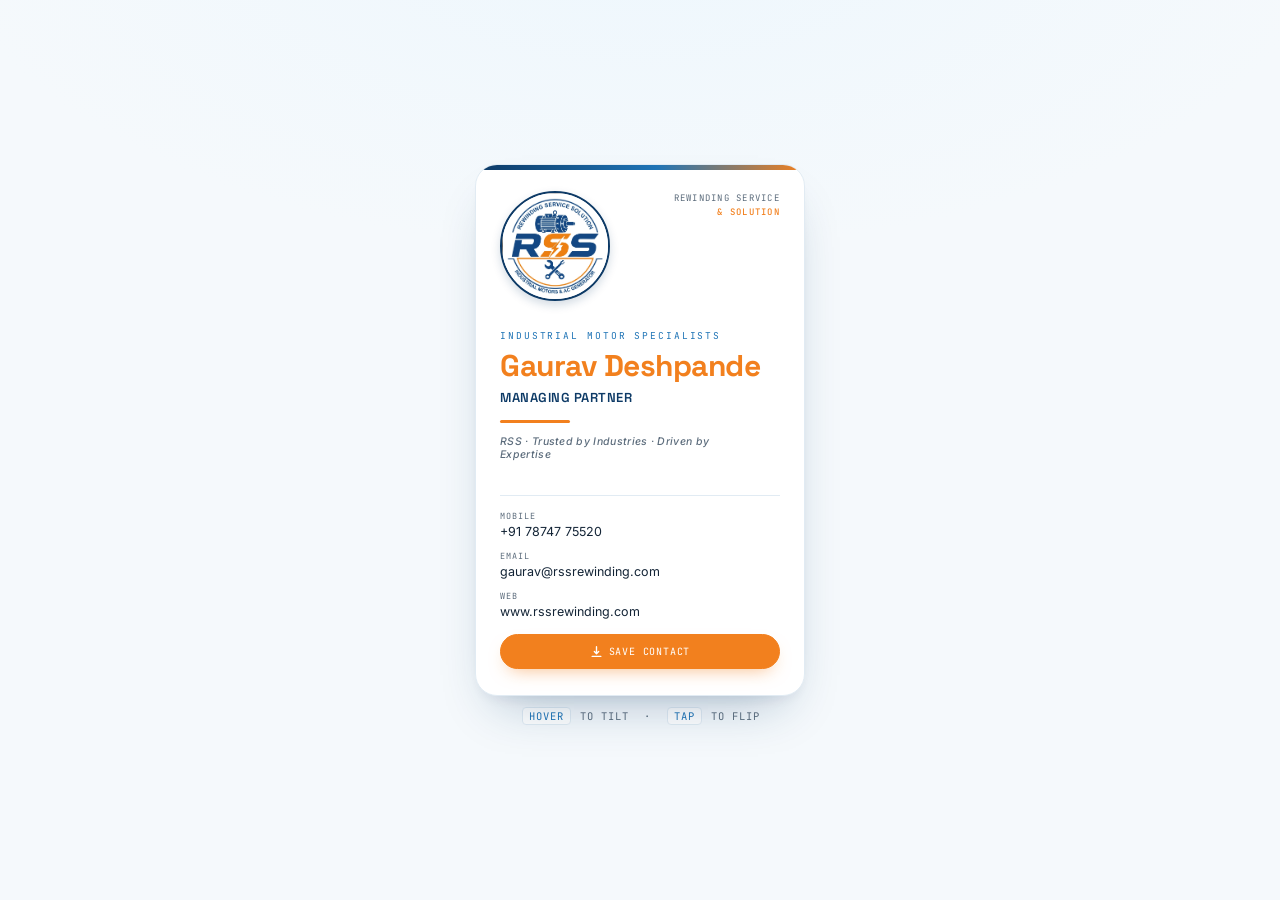
==== Gaurav/index.html @ bc5cca07 "Initial commit" ====
<!doctype html>
<html lang="en">

<head>
    <meta charset="UTF-8" />
    <meta name="viewport" content="width=device-width, initial-scale=1.0, maximum-scale=1" />
    <title>Gaurav Deshpande — RSS Rewinding Service Solution</title>
    <meta name="description" content="Digital business card for Gaurav Deshpande, Managing Partner at RSS Rewinding Service Solution, Vadodara. Industrial motor rewinding, AC generator rewinding, submersible pump rewinding & emergency breakdown service. Call +91 78747 75520." />
    <meta name="keywords" content="RSS Rewinding Service Solution, motor rewinding Vadodara, AC generator rewinding, submersible pump rewinding, Gaurav Deshpande, industrial motor repair Gujarat" />
    <meta name="author" content="RSS Rewinding Service Solution" />
    <meta name="robots" content="index, follow" />

    <!-- Open Graph / WhatsApp, Facebook link preview -->
    <meta property="og:type" content="profile" />
    <meta property="og:title" content="Gaurav Deshpande — Managing Partner, RSS Rewinding Service Solution" />
    <meta property="og:description" content="Industrial motor rewinding specialists in Vadodara. Tap to view contact details and save to your phone." />
    <meta property="og:site_name" content="RSS Rewinding Service & Solution" />

    <!-- Twitter card -->
    <meta name="twitter:card" content="summary" />
    <meta name="twitter:title" content="Gaurav Deshpande — RSS Rewinding Service Solution" />
    <meta name="twitter:description" content="Managing Partner, RSS Rewinding Service Solution. Industrial motor, generator & pump rewinding specialists in Vadodara." />
    <link rel="preconnect" href="https://fonts.googleapis.com" />
    <link rel="preconnect" href="https://fonts.gstatic.com" crossorigin />
    <link
        href="https://fonts.googleapis.com/css2?family=Space+Grotesk:wght@500;600;700&family=Inter:wght@400;500;600;700&family=JetBrains+Mono:wght@400;500&display=swap"
        rel="stylesheet" />
     <!-- This links your styles.css file -->
    <link rel="stylesheet" href="../css/styles.css">
</head>

<body>
    <div class="stage">
        <div class="card-wrap" id="cardWrap" tabindex="0" role="button"
            aria-label="Business card. Press Enter or click to flip." aria-pressed="false">
            <div class="card" id="card">

                <!-- FRONT -->
                <div class="face front">
                  <div class="face-inner">
                    <div class="topbar"></div>
                    <div class="content">
                        <div class="row-top">
                            <div class="logo">
                                <img src="../asset/logo.jpg" alt="RSS Logo">
                            </div>
                            <div class="eyebrow">REWINDING SERVICE<br /><b>&amp; SOLUTION</b></div>
                        </div>

                        <div class="identity-block">
                            <span class="company-tag">Industrial Motor Specialists</span>
                            <h1 class="name">Gaurav Deshpande<span>Managing Partner</span></h1>
                            <div class="title-divider"></div>
                            <p class="role">RSS · Trusted by Industries · Driven by Expertise</p>
                        </div>

                        <div class="spacer"></div>

                        <div>
                            <div class="divider"></div>
                            <div class="contact-grid">
                                <div class="contact-item">
                                    <span class="k">Mobile</span>
                                    <span class="v"><a href="tel:+917874775520">+91 78747 75520</a></span>
                                </div>
                                <div class="contact-item">
                                    <span class="k">Email</span>
                                    <span class="v"><a
                                            href="mailto:gaurav@rssrewinding.com">gaurav@rssrewinding.com</a></span>
                                </div>
                                <div class="contact-item">
                                    <span class="k">Web</span>
                                    <span class="v"><a href="https://www.rssrewinding.com" target="_blank"
                                            rel="noopener">www.rssrewinding.com</a></span>
                                </div>
                                <div class="save-btn-row">
                                    <button class="save-btn" type="button"
                                        onclick="event.stopPropagation(); saveVCard();">
                                        <svg viewBox="0 0 24 24" fill="none" stroke="currentColor" stroke-width="2.5"
                                            stroke-linecap="round" stroke-linejoin="round">
                                            <path d="M12 3v13m0 0l-4-4m4 4l4-4M4 21h16" />
                                        </svg>
                                        Save Contact
                                    </button>
                                </div>
                            </div>
                        </div>
                    </div>
                  </div>
                </div>

                <!-- BACK -->
                <div class="face back">
                  <div class="face-inner">
                    <div class="topbar"></div>
                    <div class="content">
                        <div class="back-head">
                            <div>
                                <div class="company-lockup">RSS<span>Rewinding Service Solution</span></div>
                                <div class="company-sub">Industrial Motor Specialists</div>
                            </div>
                            <div class="back-mark">
                                <img src="../asset/logo.jpg" alt="RSS Logo">
                            </div>
                        </div>

                        <div class="services-block">
                            <p class="services-title">Our Services / Expertise</p>
                            <ul class="services-list">
                                <li>Rewinding &amp; Overhauling of AC Generator/Alternator upto 1500 KVA</li>
                                <li>Servo/DC Motor Rewinding &amp; Repairing</li>
                                <li>All Types of Submersible Pump Rewinding &amp; Overhauling</li>
                                <li>Emergency Breakdown Service</li>
                                <li>24/7 After Service Support</li>
                            </ul>
                        </div>

                        <div class="map-embed">
                            <iframe
                                src="https://www.google.com/maps/embed?pb=!1m18!1m12!1m3!1d3691.5289674523124!2d73.22613171159875!3d22.29582597960497!2m3!1f0!2f0!3f0!3m2!1i1024!2i768!4f13.1!3m3!1m2!1s0x395fc5827a986d63%3A0x74d69cfa0813fa25!2sJay%20Ranchhod%20Complex%2C%20C%2F21%2C%20Society%202%2C%20Aadhar%20Society%2C%20Waghodia%2C%20Vadodara%2C%20Gujarat%20390019!5e0!3m2!1sen!2sin!4v1783432818282!5m2!1sen!2sin"
                                loading="lazy" referrerpolicy="strict-origin-when-cross-origin"
                                title="RSS Rewinding Service Solution location on Google Maps"></iframe>
                        </div>
                        <div class="addr">
                            Jay Ranchod Complex, Post - Manjusar, Taluka - Savli,<br />District Vadodara - 391775
                        </div>

                        <div class="back-foot">
                            <a href="mailto:gaurav@rssrewinding.com">gaurav@rssrewinding.com</a>
                            <span class="tap">TAP TO RETURN</span>
                        </div>
                    </div>
                  </div>
                </div>

            </div>
        </div>

        <p class="hint"><kbd>hover</kbd> to tilt &nbsp;·&nbsp; <kbd>tap</kbd> to flip</p>
    </div>

    <!-- script -->
    <script src="script.js" defer></script>
    
</body>

</html>
---- css/styles.css ----
:root {
  --navy: #0d3a66;
  --navy-deep: #082138;
  --blue: #1f74b6;
  --sky: #bfe4fb;
  --sky-pale: #eef7fd;
  --orange: #f2801e;
  --orange-dim: #f8ad6b;
  --paper: #ffffff;
  --paper-tint: #f5f9fc;
  --ink: #132436;
  --ink-dim: #5c6c7c;
  --line: #e1ebf3;
  --radius: 22px;
}

* {
  box-sizing: border-box;
}

html,
body {
  height: 100%;
}

body {
  margin: 0;
  min-height: 100dvh;
  display: flex;
  flex-direction: column;
  align-items: center;
  justify-content: center;
  gap: 22px;
  background:
    radial-gradient(
      ellipse 90% 60% at 50% -8%,
      var(--sky-pale) 0%,
      var(--paper-tint) 60%
    ),
    var(--paper-tint);
  font-family: "Inter", sans-serif;
  color: var(--ink);
  padding: 36px 18px;
  overflow-x: hidden;
}

.stage {
  position: relative;
  width: 100%;
  max-width: 330px;
  perspective: 1700px;
  -webkit-perspective: 1700px;
}

.card-wrap {
  width: 100%;
  aspect-ratio: 0.62/1;
  max-height: 80vh;
  position: relative;
  transform-style: preserve-3d;
  -webkit-transform-style: preserve-3d;
  cursor: pointer;
  outline: none;
  opacity: 0;
  transform: translateY(24px) scale(0.97);
  animation: riseIn 0.8s cubic-bezier(0.16, 0.9, 0.28, 1) 0.1s forwards;
}

@keyframes riseIn {
  to {
    opacity: 1;
    transform: translateY(0) scale(1);
  }
}

@keyframes fadeIn {
  to {
    opacity: 1;
  }
}

.card {
  position: absolute;
  inset: 0;
  transform-style: preserve-3d;
  -webkit-transform-style: preserve-3d;
  transition: transform 0.15s ease-out;
  will-change: transform;
}

.card.flipping {
  transition: transform 0.7s cubic-bezier(0.4, 0.1, 0.2, 1);
}

/* Outer layer: ONLY handles the 3D transform + backface-visibility.
           iOS Safari fails to hide the back face if border-radius/overflow
           live on the same element as backface-visibility, so those are
           moved to .face-inner below. */
.face {
  position: absolute;
  inset: 0;
  backface-visibility: hidden;
  -webkit-backface-visibility: hidden;
  transform: translateZ(0);
  -webkit-transform: translateZ(0);
}

.face.back {
  transform: rotateY(180deg) translateZ(0);
  -webkit-transform: rotateY(180deg) translateZ(0);
}

/* Inner layer: visual styling only */
.face-inner {
  position: absolute;
  inset: 0;
  border-radius: var(--radius);
  background: var(--paper);
  border: 1px solid var(--line);
  overflow: hidden;
  display: flex;
  flex-direction: column;
  padding: 26px 24px;
  box-shadow:
    0 26px 50px -22px rgba(13, 58, 102, 0.32),
    0 8px 18px -10px rgba(13, 58, 102, 0.14);
}

.topbar {
  position: absolute;
  top: 0;
  left: 0;
  right: 0;
  height: 5px;
  z-index: 0;
  background: linear-gradient(
    90deg,
    var(--navy) 0%,
    var(--blue) 55%,
    var(--orange) 100%
  );
}

.content {
  position: relative;
  z-index: 1;
  height: 100%;
  display: flex;
  flex-direction: column;
}

.row-top {
  display: flex;
  align-items: flex-start;
  justify-content: space-between;
}

.logo {
  width: 110px;
  height: 110px;
  border-radius: 50%;
  overflow: hidden;
  display: flex;
  align-items: center;
  justify-content: center;
  background: var(--paper);
  border: 2px solid var(--navy);
  flex-shrink: 0;
  box-shadow: 0 4px 10px rgba(13, 58, 102, 0.18);
}

.logo img {
  width: 100%;
  height: 100%;
  object-fit: cover;
}

.eyebrow {
  font-family: "JetBrains Mono", monospace;
  font-size: 9px;
  letter-spacing: 0.14em;
  text-transform: uppercase;
  color: var(--ink-dim);
  text-align: right;
  line-height: 1.6;
  max-width: 130px;
}

.eyebrow b {
  color: var(--orange);
  font-weight: 500;
}

.identity-block {
  margin-top: 22px;
}

.company-tag {
  display: inline-block;
  font-family: "JetBrains Mono", monospace;
  font-size: 9.5px;
  letter-spacing: 0.2em;
  text-transform: uppercase;
  color: var(--blue);
  margin-bottom: 8px;
}

.name {
  margin: 0;
  font-family: "Space Grotesk", sans-serif;
  font-weight: 700;
  font-size: 30px;
  line-height: 1.05;
  letter-spacing: -0.5px;
  color: var(--orange);
}

.name span {
  display: block;
  margin-top: 8px;
  font-size: 13px;
  font-weight: 600;
  letter-spacing: 0.04em;
  line-height: 1.25;
  color: var(--navy);
  text-transform: uppercase;
}

.title-divider {
  width: 70px;
  height: 3px;
  margin: 14px 0 12px;
  border-radius: 50px;
  background: var(--orange);
}

.role {
  margin: 0;
  font-size: 10.5px;
  font-weight: 500;
  color: var(--ink-dim);
  letter-spacing: 0.03em;
  max-width: 230px;
  font-style: italic;
}

.spacer {
  flex: 1;
}

.divider {
  height: 1px;
  background: var(--line);
  margin: 14px 0;
}

.contact-grid {
  display: flex;
  flex-direction: column;
  gap: 11px;
}

.contact-item {
  display: flex;
  flex-direction: column;
  gap: 2px;
  min-width: 0;
}

.contact-item .k {
  font-family: "JetBrains Mono", monospace;
  font-size: 8.5px;
  letter-spacing: 0.12em;
  text-transform: uppercase;
  color: var(--ink-dim);
}

.contact-item .v {
  font-size: 12.5px;
  color: var(--ink);
  white-space: nowrap;
  overflow: hidden;
  text-overflow: ellipsis;
}

.contact-item .v a {
  color: inherit;
  text-decoration: none;
  border-bottom: 1px solid transparent;
  transition:
    border-color 0.2s,
    color 0.2s;
}

.contact-item .v a:hover {
  border-color: var(--orange);
  color: var(--orange);
}

.save-btn-row {
  margin-top: 4px;
}

.save-btn {
  display: inline-flex;
  align-items: center;
  justify-content: center;
  gap: 6px;
  width: 100%;
  font-family: "JetBrains Mono", monospace;
  font-size: 10px;
  letter-spacing: 0.08em;
  text-transform: uppercase;
  color: #fff;
  background: var(--orange);
  border: 1px solid var(--orange);
  border-radius: 30px;
  padding: 10px 12px;
  cursor: pointer;
  transition:
    background 0.2s,
    transform 0.15s,
    box-shadow 0.2s;
  box-shadow: 0 8px 18px -8px rgba(242, 128, 30, 0.55);
}

.save-btn:hover {
  background: #d96e12;
}

.save-btn:active {
  transform: scale(0.97);
}

.save-btn svg {
  width: 13px;
  height: 13px;
  flex-shrink: 0;
}

/* BACK */
.back-head {
  display: flex;
  justify-content: space-between;
  align-items: flex-start;
}

.company-lockup {
  font-family: "Space Grotesk", sans-serif;
  font-weight: 700;
  font-size: 22px;
  line-height: 1.15;
  color: var(--orange);
}

.company-lockup span {
  display: block;
  font-size: 12.5px;
  font-weight: 600;
  color: var(--navy);
  letter-spacing: 0.01em;
  text-transform: uppercase;
  margin-top: 2px;
}

.company-sub {
  font-family: "JetBrains Mono", monospace;
  font-size: 8.5px;
  letter-spacing: 0.12em;
  text-transform: uppercase;
  color: var(--ink-dim);
  margin-top: 5px;
}

.back-mark {
  width: 44px;
  height: 44px;
  border-radius: 50%;
  background: var(--paper);
  border: 2px solid var(--navy);
  display: flex;
  align-items: center;
  justify-content: center;
  flex-shrink: 0;
  overflow: hidden;
}

.back-mark img {
  width: 100%;
  height: 100%;
  object-fit: cover;
}

.services-block {
  margin-top: 16px;
}

.services-title {
  font-family: "JetBrains Mono", monospace;
  font-size: 9px;
  letter-spacing: 0.14em;
  text-transform: uppercase;
  color: var(--blue);
  margin: 0 0 9px;
}

.services-list {
  list-style: none;
  margin: 0;
  padding: 0;
  display: flex;
  flex-direction: column;
  gap: 6px;
}

.services-list li {
  font-size: 9.7px;
  line-height: 1.3;
  color: var(--ink);
  padding-left: 12px;
  position: relative;
}

.services-list li::before {
  content: "";
  position: absolute;
  left: 0;
  top: 5px;
  width: 5px;
  height: 5px;
  border-radius: 50%;
  background: var(--orange);
}

.map-embed {
  position: relative;
  width: 100%;
  height: 170px;
  border-radius: 16px;
  overflow: hidden;
  border: 2px solid rgba(195, 161, 90, 0.3);
  margin: 12px 0;
  box-shadow:
    0 8px 20px rgba(0, 0, 0, 0.35),
    inset 0 1px 0 rgba(255, 255, 255, 0.08);
  transition: all 0.35s ease;
}

.map-embed:hover {
  transform: translateY(-3px);
  box-shadow:
    0 14px 30px rgba(0, 0, 0, 0.45),
    0 0 20px rgba(195, 161, 90, 0.25);
}

.map-embed iframe {
  position: absolute;
  inset: 0;
  width: 100%;
  height: 100%;
  border: none;
  transition: transform 0.4s ease;
}

.map-embed::after {
  content: "";
  position: absolute;
  inset: 0;
  background: linear-gradient(to top, rgba(0, 0, 0, 0.25), transparent 35%);
  pointer-events: none;
}

.addr {
  font-size: 10px;
  color: var(--ink-dim);
  line-height: 1.5;
  text-align: center;
  padding: 2px 0 4px;
}

.back-foot {
  margin-top: auto;
  padding-top: 10px;
  border-top: 1px solid var(--line);
  display: flex;
  justify-content: space-between;
  align-items: center;
  font-family: "JetBrains Mono", monospace;
  font-size: 8.5px;
  letter-spacing: 0.08em;
  color: var(--ink-dim);
}

.back-foot a {
  color: var(--blue);
  text-decoration: none;
}

.back-foot a:hover {
  color: var(--orange);
}

.back-foot .tap {
  color: var(--orange);
}

.hint {
  text-align: center;
  font-family: "JetBrains Mono", monospace;
  font-size: 10.5px;
  letter-spacing: 0.1em;
  text-transform: uppercase;
  color: var(--ink-dim);
  opacity: 0;
  animation: fadeIn 0.8s ease 1.2s forwards;
  user-select: none;
}

.hint kbd {
  display: inline-block;
  border: 1px solid var(--line);
  border-radius: 4px;
  padding: 1px 6px;
  font-family: inherit;
  color: var(--blue);
  margin: 0 2px;
  background: var(--paper);
}

@media (prefers-reduced-motion: reduce) {
  .card-wrap {
    animation: none;
    opacity: 1;
    transform: none;
  }

  .card {
    transition: none !important;
  }

  .hint {
    animation: none;
    opacity: 1;
  }
}

@media (max-width: 380px) {
  .card-wrap {
    aspect-ratio: 0.58/1;
  }
}

:focus-visible {
  outline: 2px solid var(--orange);
  outline-offset: 3px;
}
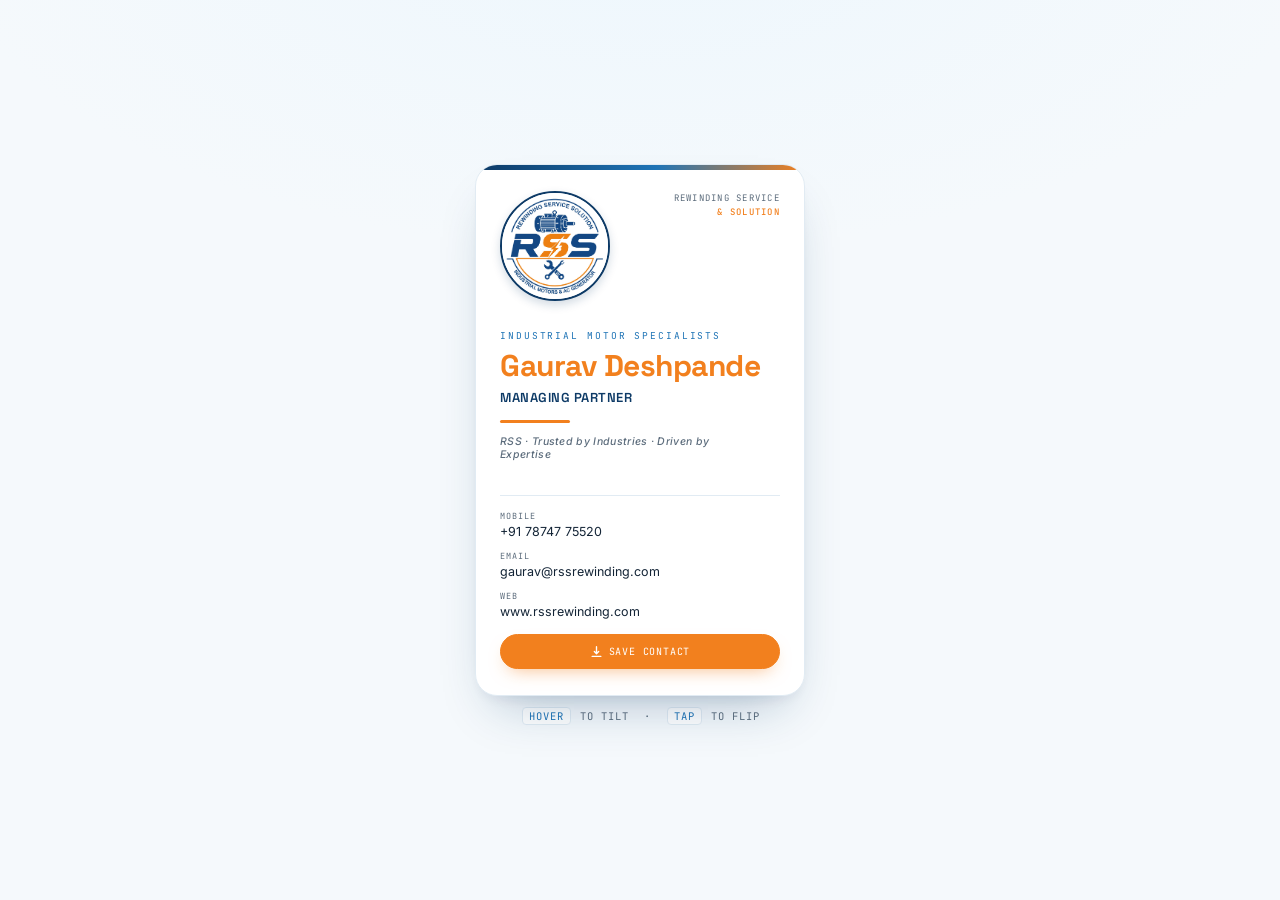
==== commit ceecca35: "Improved UI and fixed responsive layout" ====
--- a/Gaurav/index.html
+++ b/Gaurav/index.html
@@ -5,6 +5,9 @@
     <meta charset="UTF-8" />
     <meta name="viewport" content="width=device-width, initial-scale=1.0, maximum-scale=1" />
     <title>Gaurav Deshpande — RSS Rewinding Service Solution</title>
+    <!-- Favicon -->
+    <link rel="icon" type="image/jpeg" href="https://i.ibb.co/wZp1SK8t/favicon.png" />
+    <link rel="apple-touch-icon" href="https://i.ibb.co/wZp1SK8t/favicon.png" />
     <meta name="description" content="Digital business card for Gaurav Deshpande, Managing Partner at RSS Rewinding Service Solution, Vadodara. Industrial motor rewinding, AC generator rewinding, submersible pump rewinding & emergency breakdown service. Call +91 78747 75520." />
     <meta name="keywords" content="RSS Rewinding Service Solution, motor rewinding Vadodara, AC generator rewinding, submersible pump rewinding, Gaurav Deshpande, industrial motor repair Gujarat" />
     <meta name="author" content="RSS Rewinding Service Solution" />
@@ -14,12 +17,14 @@
     <meta property="og:type" content="profile" />
     <meta property="og:title" content="Gaurav Deshpande — Managing Partner, RSS Rewinding Service Solution" />
     <meta property="og:description" content="Industrial motor rewinding specialists in Vadodara. Tap to view contact details and save to your phone." />
-    <meta property="og:site_name" content="RSS Rewinding Service & Solution" />
+    <meta property="og:site_name" content="RSS Rewinding Service Solution" />
+    <meta property="og:image" content="https://i.ibb.co/RT6SH0x2/Gaurav.png" />
 
     <!-- Twitter card -->
     <meta name="twitter:card" content="summary" />
     <meta name="twitter:title" content="Gaurav Deshpande — RSS Rewinding Service Solution" />
     <meta name="twitter:description" content="Managing Partner, RSS Rewinding Service Solution. Industrial motor, generator & pump rewinding specialists in Vadodara." />
+    <meta name="twitter:image" content="https://i.ibb.co/RT6SH0x2/Gaurav.png" />
     <link rel="preconnect" href="https://fonts.googleapis.com" />
     <link rel="preconnect" href="https://fonts.gstatic.com" crossorigin />
     <link
@@ -140,7 +145,7 @@
     </div>
 
     <!-- script -->
-    <script src="script.js" defer></script>
+    <script src="../Gaurav/script.js" defer></script>
     
 </body>
 
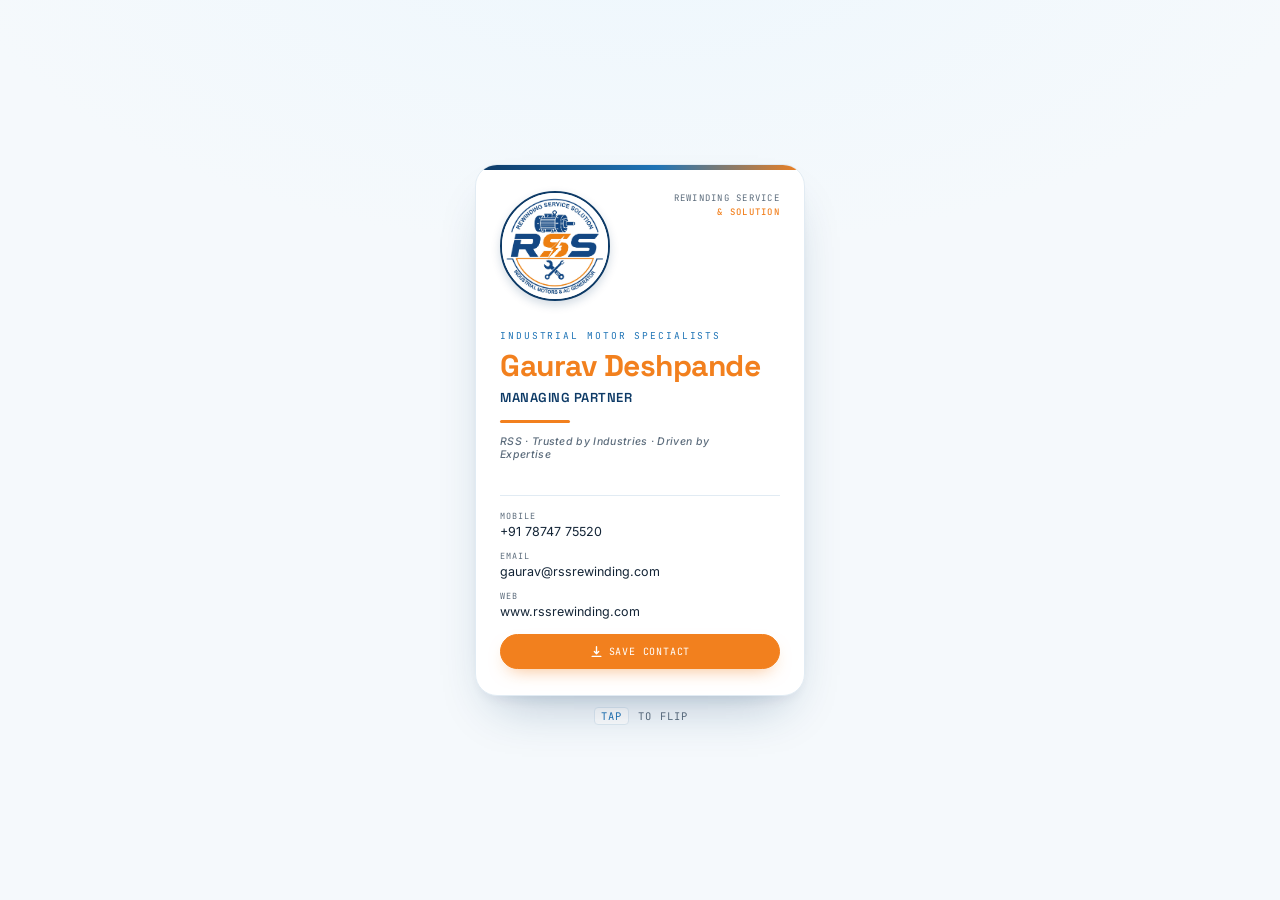
==== commit ee0309e1: "Improved UI and fixed responsive layout" ====
--- a/Gaurav/index.html
+++ b/Gaurav/index.html
@@ -122,7 +122,7 @@
 
                         <div class="map-embed">
                             <iframe
-                                src="https://www.google.com/maps/embed?pb=!1m18!1m12!1m3!1d3691.5289674523124!2d73.22613171159875!3d22.29582597960497!2m3!1f0!2f0!3f0!3m2!1i1024!2i768!4f13.1!3m3!1m2!1s0x395fc5827a986d63%3A0x74d69cfa0813fa25!2sJay%20Ranchhod%20Complex%2C%20C%2F21%2C%20Society%202%2C%20Aadhar%20Society%2C%20Waghodia%2C%20Vadodara%2C%20Gujarat%20390019!5e0!3m2!1sen!2sin!4v1783432818282!5m2!1sen!2sin"
+                                src="https://www.google.com/maps/embed?pb=!1m17!1m12!1m3!1d639.8899894047187!2d73.18946529458168!3d22.443450516256927!2m3!1f0!2f0!3f0!3m2!1i1024!2i768!4f13.1!3m2!1m1!2zMjLCsDI2JzM3LjgiTiA3M8KwMTEnMjMuMSJF!5e1!3m2!1sen!2sin!4v1783669080116!5m2!1sen!2sin"
                                 loading="lazy" referrerpolicy="strict-origin-when-cross-origin"
                                 title="RSS Rewinding Service Solution location on Google Maps"></iframe>
                         </div>
@@ -141,7 +141,8 @@
             </div>
         </div>
 
-        <p class="hint"><kbd>hover</kbd> to tilt &nbsp;·&nbsp; <kbd>tap</kbd> to flip</p>
+        <p class="hint"><kbd>tap</kbd> to flip</p>
+        <!-- <p class="hint"><kbd>hover</kbd> to tilt &nbsp;·&nbsp; <kbd>tap</kbd> to flip</p> -->
     </div>
 
     <!-- script -->
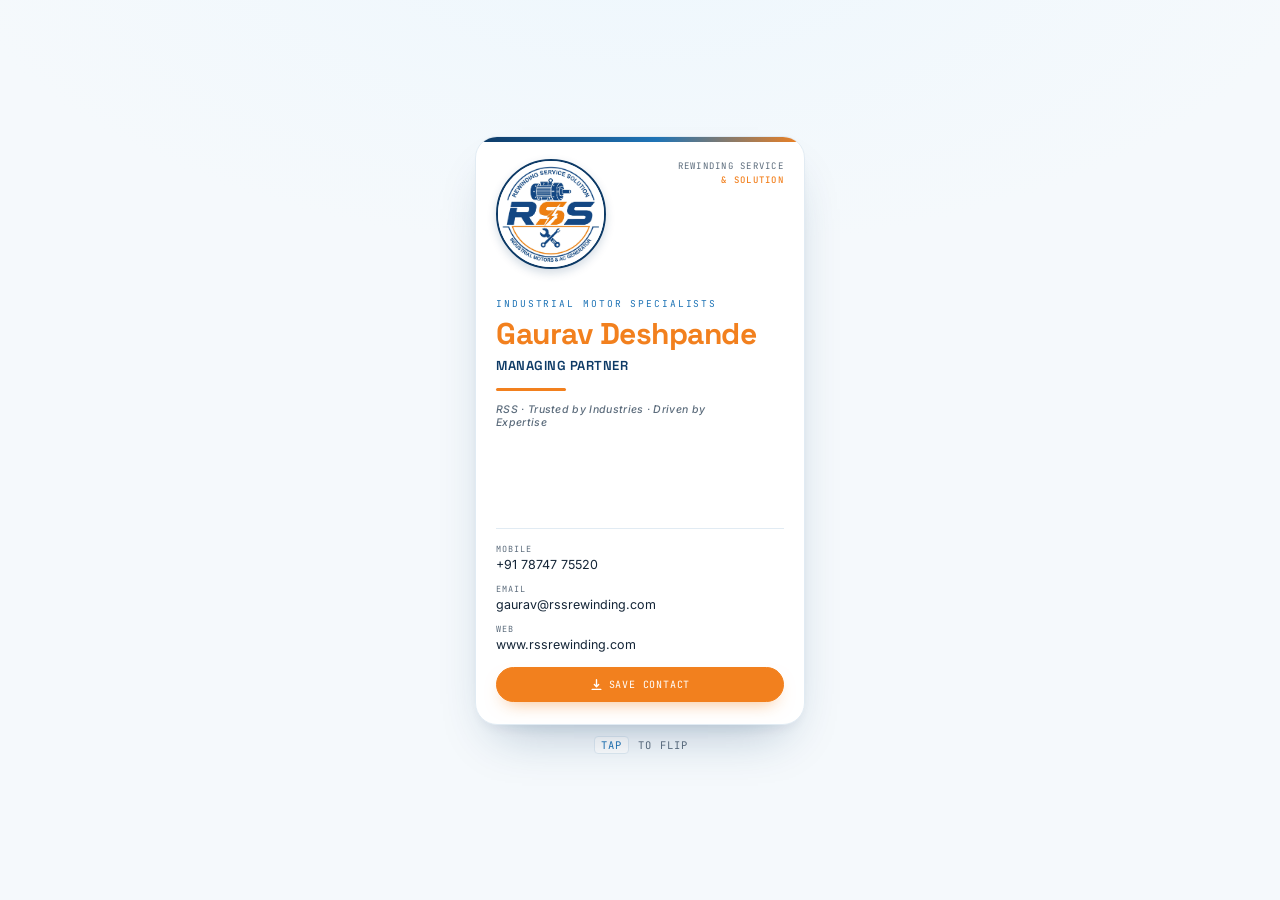
==== commit e83e21c9: "Improved UI and fixed responsive layout" ====
--- a/Gaurav/index.html
+++ b/Gaurav/index.html
@@ -110,29 +110,66 @@
                         </div>
 
                         <div class="services-block">
-                            <p class="services-title">Our Services / Expertise</p>
-                            <ul class="services-list">
-                                <li>Rewinding &amp; Overhauling of AC Generator/Alternator upto 1500 KVA</li>
-                                <li>Servo/DC Motor Rewinding &amp; Repairing</li>
-                                <li>All Types of Submersible Pump Rewinding &amp; Overhauling</li>
-                                <li>Emergency Breakdown Service</li>
-                                <li>24/7 After Service Support</li>
-                            </ul>
+                            <p class="services-title">Our Expertise</p>
+                            <div class="services-grid">
+                                <div class="service-item">
+                                    <div class="service-img">
+                                        <img src="../asset/Induction motor.png" alt="Induction Motor Rewinding"
+                                            onerror="this.style.display='none'" />
+                                    </div>
+                                    <span class="service-label">Induction Motor</span>
+                                </div>
+                                <div class="service-item">
+                                    <div class="service-img">
+                                        <img src="../asset/AC generator.png" alt="AC Generator Rewinding"
+                                            onerror="this.style.display='none'" />
+                                    </div>
+                                    <span class="service-label">AC Generator</span>
+                                </div>
+                                <div class="service-item">
+                                    <div class="service-img">
+                                        <img src="../asset/Submersible pump.png" alt="Submersible Pump Repair"
+                                            onerror="this.style.display='none'" />
+                                    </div>
+                                    <span class="service-label">Submersible Pump</span>
+                                </div>
+                                <div class="service-item">
+                                    <div class="service-img">
+                                        <img src="../asset/24.png" alt="24x7 Emergency Service"
+                                            onerror="this.style.display='none'" />
+                                    </div>
+                                    <span class="service-label">24x7 Emergency</span>
+                                </div>
+                            </div>
                         </div>
 
-                        <div class="map-embed">
-                            <iframe
-                                src="https://www.google.com/maps/embed?pb=!1m17!1m12!1m3!1d639.8899894047187!2d73.18946529458168!3d22.443450516256927!2m3!1f0!2f0!3f0!3m2!1i1024!2i768!4f13.1!3m2!1m1!2zMjLCsDI2JzM3LjgiTiA3M8KwMTEnMjMuMSJF!5e1!3m2!1sen!2sin!4v1783669080116!5m2!1sen!2sin"
-                                loading="lazy" referrerpolicy="strict-origin-when-cross-origin"
-                                title="RSS Rewinding Service Solution location on Google Maps"></iframe>
+                        <div class="location-card">
+                            <div class="location-pin">
+                                <svg viewBox="0 0 24 24" fill="none" stroke="#fff" stroke-width="2"
+                                    stroke-linecap="round" stroke-linejoin="round">
+                                    <path d="M21 10c0 6-9 12-9 12s-9-6-9-12a9 9 0 0 1 18 0Z" />
+                                    <circle cx="12" cy="10" r="3" />
+                                </svg>
+                            </div>
+                            <div class="location-info">
+                                <span class="location-label">Visit Us</span>
+                                <span class="location-addr">Jay Ranchod Complex, Post - Manjusar, Taluka - Savli,
+                                    District Vadodara - 391775</span>
+                            </div>
                         </div>
-                        <div class="addr">
-                            Jay Ranchod Complex, Post - Manjusar, Taluka - Savli,<br />District Vadodara - 391775
-                        </div>
+                        <a class="directions-btn"
+                            href="https://www.google.com/maps/search/?api=1&query=22.4438455,73.1897571"
+                            target="_blank" rel="noopener">
+                            <svg viewBox="0 0 24 24" fill="none" stroke="currentColor" stroke-width="2.5"
+                                stroke-linecap="round" stroke-linejoin="round">
+                                <path d="M9 18l6-6-6-6" />
+                            </svg>
+                            Get Directions
+                        </a>
 
                         <div class="back-foot">
                             <a href="mailto:gaurav@rssrewinding.com">gaurav@rssrewinding.com</a>
-                            <span class="tap">TAP TO RETURN</span>
+                            <span class="gst">GSTIN <b>24ABOFR2030E1ZJ</b></span>
                         </div>
                     </div>
                   </div>
--- a/css/styles.css
+++ b/css/styles.css
@@ -54,8 +54,8 @@
 
 .card-wrap {
   width: 100%;
-  aspect-ratio: 0.62/1;
-  max-height: 80vh;
+  aspect-ratio: 0.56/1;
+  max-height: 92vh;
   position: relative;
   transform-style: preserve-3d;
   -webkit-transform-style: preserve-3d;
@@ -120,7 +120,7 @@
   overflow: hidden;
   display: flex;
   flex-direction: column;
-  padding: 26px 24px;
+  padding: 22px 20px;
   box-shadow:
     0 26px 50px -22px rgba(13, 58, 102, 0.32),
     0 8px 18px -10px rgba(13, 58, 102, 0.14);
@@ -391,8 +391,9 @@
   object-fit: cover;
 }
 
+/* SERVICES -> IMAGE GRID */
 .services-block {
-  margin-top: 16px;
+  margin-top: 10px;
 }
 
 .services-title {
@@ -401,107 +402,170 @@
   letter-spacing: 0.14em;
   text-transform: uppercase;
   color: var(--blue);
-  margin: 0 0 9px;
-}
-
-.services-list {
-  list-style: none;
-  margin: 0;
-  padding: 0;
+  margin: 0 0 7px;
+}
+
+.services-grid {
+  display: grid;
+  grid-template-columns: 1fr 1fr;
+  gap: 7px;
+}
+
+.service-item {
   display: flex;
   flex-direction: column;
-  gap: 6px;
-}
-
-.services-list li {
-  font-size: 9.7px;
-  line-height: 1.3;
-  color: var(--ink);
-  padding-left: 12px;
+  align-items: center;
+  gap: 4px;
+}
+
+.service-img {
   position: relative;
-}
-
-.services-list li::before {
-  content: "";
-  position: absolute;
-  left: 0;
-  top: 5px;
-  width: 5px;
-  height: 5px;
-  border-radius: 50%;
-  background: var(--orange);
-}
-
-.map-embed {
-  position: relative;
-  width: 100%;
-  height: 170px;
-  border-radius: 16px;
+  width: 100%;
+  aspect-ratio: 1/1;
+  border-radius: 12px;
   overflow: hidden;
-  border: 2px solid rgba(195, 161, 90, 0.3);
-  margin: 12px 0;
-  box-shadow:
-    0 8px 20px rgba(0, 0, 0, 0.35),
-    inset 0 1px 0 rgba(255, 255, 255, 0.08);
-  transition: all 0.35s ease;
-}
-
-.map-embed:hover {
-  transform: translateY(-3px);
-  box-shadow:
-    0 14px 30px rgba(0, 0, 0, 0.45),
-    0 0 20px rgba(195, 161, 90, 0.25);
-}
-
-.map-embed iframe {
+  background: linear-gradient(135deg, var(--sky-pale), var(--sky));
+  border: 1px solid var(--line);
+}
+
+.service-img img {
   position: absolute;
   inset: 0;
   width: 100%;
   height: 100%;
-  border: none;
-  transition: transform 0.4s ease;
-}
-
-.map-embed::after {
-  content: "";
-  position: absolute;
-  inset: 0;
-  background: linear-gradient(to top, rgba(0, 0, 0, 0.25), transparent 35%);
-  pointer-events: none;
-}
-
-.addr {
+  object-fit: cover;
+}
+
+.service-label {
+  font-family: "JetBrains Mono", monospace;
+  font-size: 8.5px;
+  letter-spacing: 0.04em;
+  text-transform: uppercase;
+  font-weight: 600;
+  color: var(--navy);
+  text-align: center;
+}
+
+.location-card {
+  display: flex;
+  align-items: flex-start;
+  gap: 11px;
+  background: var(--sky-pale);
+  border: 1px solid var(--line);
+  border-radius: 16px;
+  padding: 10px 12px;
+  margin: 10px 0 8px;
+}
+
+.location-pin {
+  width: 32px;
+  height: 32px;
+  border-radius: 50%;
+  background: var(--navy);
+  display: flex;
+  align-items: center;
+  justify-content: center;
+  flex-shrink: 0;
+}
+
+.location-pin svg {
+  width: 16px;
+  height: 16px;
+}
+
+.location-info {
+  flex: 1;
+  min-width: 0;
+}
+
+.location-label {
+  display: block;
+  font-family: "JetBrains Mono", monospace;
+  font-size: 8.5px;
+  letter-spacing: 0.12em;
+  text-transform: uppercase;
+  color: var(--blue);
+  margin-bottom: 4px;
+}
+
+.location-addr {
+  display: block;
+  font-size: 10.5px;
+  line-height: 1.45;
+  color: var(--ink-dim);
+}
+
+.directions-btn {
+  display: flex;
+  align-items: center;
+  justify-content: center;
+  gap: 6px;
+  width: 100%;
+  font-family: "JetBrains Mono", monospace;
   font-size: 10px;
-  color: var(--ink-dim);
-  line-height: 1.5;
-  text-align: center;
-  padding: 2px 0 4px;
+  letter-spacing: 0.08em;
+  text-transform: uppercase;
+  color: var(--navy);
+  background: var(--paper);
+  border: 1.5px solid var(--navy);
+  border-radius: 30px;
+  padding: 8px 12px;
+  text-decoration: none;
+  cursor: pointer;
+  transition:
+    background 0.2s,
+    color 0.2s,
+    transform 0.15s;
+}
+
+.directions-btn:hover {
+  background: var(--navy);
+  color: #fff;
+}
+
+.directions-btn:active {
+  transform: scale(0.97);
+}
+
+.directions-btn svg {
+  width: 12px;
+  height: 12px;
+  flex-shrink: 0;
 }
 
 .back-foot {
   margin-top: auto;
-  padding-top: 10px;
+  padding-top: 9px;
   border-top: 1px solid var(--line);
   display: flex;
   justify-content: space-between;
   align-items: center;
   font-family: "JetBrains Mono", monospace;
   font-size: 8.5px;
-  letter-spacing: 0.08em;
+  letter-spacing: 0.06em;
   color: var(--ink-dim);
+  gap: 8px;
 }
 
 .back-foot a {
   color: var(--blue);
   text-decoration: none;
+  white-space: nowrap;
+  overflow: hidden;
+  text-overflow: ellipsis;
 }
 
 .back-foot a:hover {
   color: var(--orange);
 }
 
-.back-foot .tap {
-  color: var(--orange);
+.back-foot .gst {
+  flex-shrink: 0;
+}
+
+.back-foot .gst b {
+  color: var(--navy);
+  font-weight: 600;
 }
 
 .hint {
@@ -546,11 +610,11 @@
 
 @media (max-width: 380px) {
   .card-wrap {
-    aspect-ratio: 0.58/1;
+    aspect-ratio: 0.52/1;
   }
 }
 
 :focus-visible {
   outline: 2px solid var(--orange);
   outline-offset: 3px;
-}
+}
